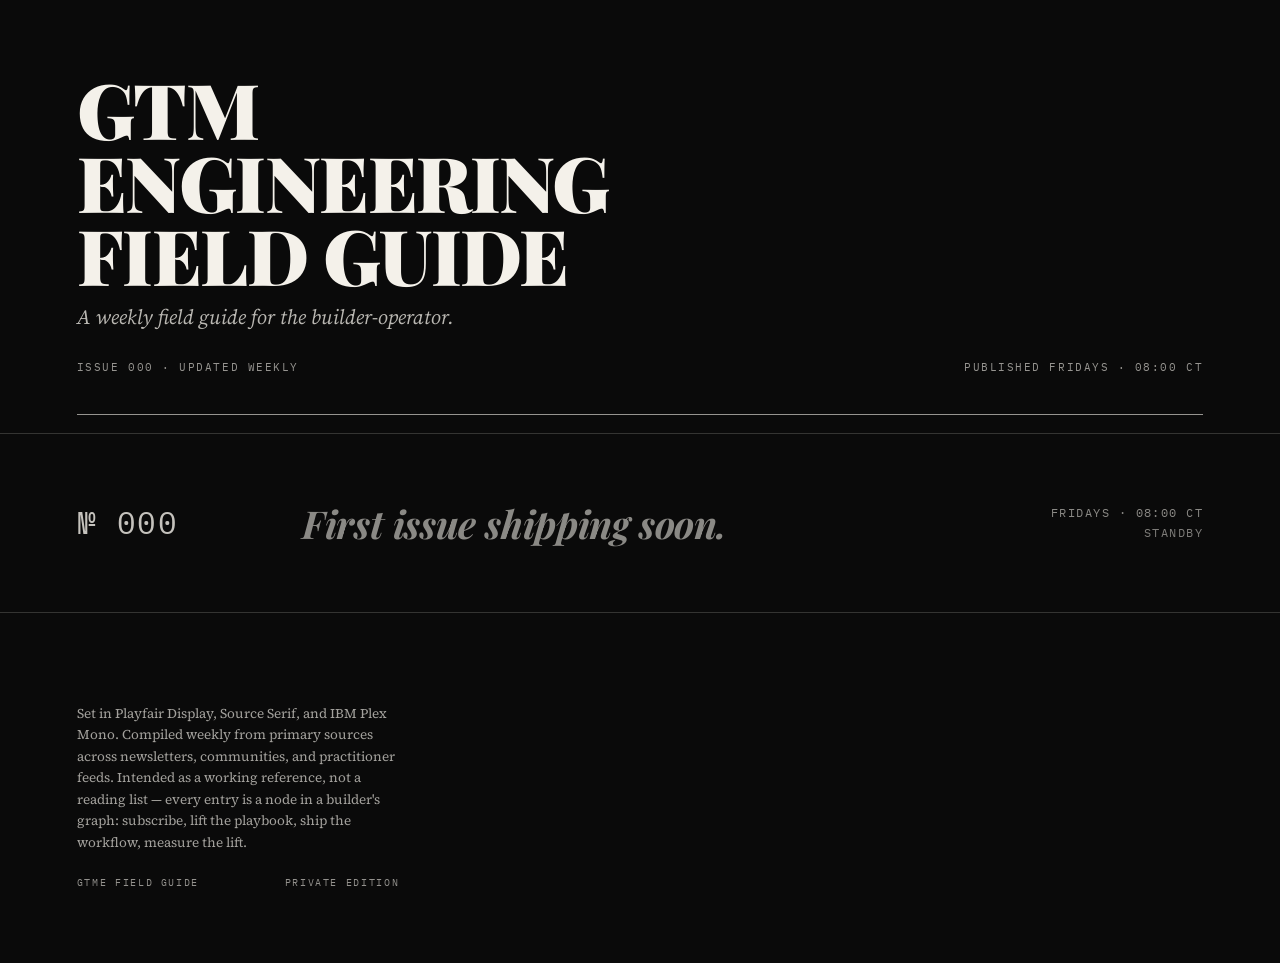
==== index.html @ b23df7d9 "Scaffold gtme-field-guide shell + manifest action + routine prompt - index.html magazine rack readin" ====
<!doctype html>
<html lang="en">
  <head>
    <meta charset="utf-8" />
    <meta name="viewport" content="width=device-width, initial-scale=1" />
    <title>GTM Engineering Field Guide</title>
    <meta
      name="description"
      content="A weekly field guide for the builder-operator. Published Fridays."
    />
    <link rel="stylesheet" href="/public/assets/fonts.css" />
    <link rel="stylesheet" href="/public/assets/shell.css" />
  </head>
  <body>
    <header class="masthead">
      <h1>
        GTM<br />
        ENGINEERING<br />
        FIELD GUIDE
      </h1>
      <p class="submasthead">
        A weekly field guide for the builder-operator.
      </p>
      <div class="meta-row">
        <span id="issue-range">ISSUE 001 · UPDATED WEEKLY</span>
        <span>PUBLISHED FRIDAYS · 08:00 CT</span>
      </div>
    </header>

    <div class="rule"></div>

    <main id="issues" aria-label="Published issues">
      <!-- rendered from /data/issues.json -->
    </main>

    <footer class="colophon">
      <p>
        Set in Playfair Display, Source Serif, and IBM Plex Mono. Compiled
        weekly from primary sources across newsletters, communities, and
        practitioner feeds. Intended as a working reference, not a reading
        list — every entry is a node in a builder's graph: subscribe, lift
        the playbook, ship the workflow, measure the lift.
      </p>
      <div class="footmark">
        <span>GTME FIELD GUIDE</span>
        <span>PRIVATE EDITION</span>
      </div>
    </footer>

    <script>
      (async () => {
        const main = document.getElementById('issues');
        const range = document.getElementById('issue-range');

        const pad = (n) => String(n).padStart(3, '0');

        const renderEmpty = () => {
          main.innerHTML = `
            <div class="issue-band empty">
              <div class="num">№ 000</div>
              <div class="title">First issue shipping soon.</div>
              <div class="meta">
                <span>FRIDAYS · 08:00 CT</span>
                <span class="cta">STANDBY</span>
              </div>
            </div>
          `;
          range.textContent = 'ISSUE 000 · UPDATED WEEKLY';
        };

        const renderIssue = (issue) => {
          const num = pad(issue.id);
          const date = (issue.date || '').toUpperCase();
          return `
            <a class="issue-band" href="${issue.path}">
              <div class="num">№ ${num}</div>
              <div class="title">${issue.title || 'Untitled'}</div>
              <div class="meta">
                <span>${date}</span>
                <span class="cta">READ →</span>
              </div>
            </a>
          `;
        };

        try {
          const res = await fetch('/data/issues.json', { cache: 'no-store' });
          if (!res.ok) throw new Error(`manifest ${res.status}`);
          const issues = await res.json();

          if (!Array.isArray(issues) || issues.length === 0) {
            renderEmpty();
            return;
          }

          const sorted = [...issues].sort((a, b) => {
            const da = Date.parse(a.date) || 0;
            const db = Date.parse(b.date) || 0;
            if (db !== da) return db - da;
            return (b.id || 0) - (a.id || 0);
          });

          main.innerHTML = sorted.map(renderIssue).join('');

          const latest = Math.max(...sorted.map((i) => i.id || 0));
          range.textContent = `ISSUE 001–${pad(latest)} · UPDATED WEEKLY`;
        } catch (err) {
          console.error('[gtme] manifest load failed:', err);
          renderEmpty();
        }
      })();
    </script>
  </body>
</html>
---- public/assets/fonts.css ----
@import url('https://fonts.googleapis.com/css2?family=Playfair+Display:ital,wght@0,400;0,700;0,900;1,400;1,700&family=Source+Serif+4:ital,wght@0,400;0,600;1,400&family=IBM+Plex+Mono:wght@400;500&display=swap');
---- public/assets/shell.css ----
/* gtme-field-guide — magazine rack shell */

*,
*::before,
*::after {
  box-sizing: border-box;
  margin: 0;
  padding: 0;
}

:root {
  --ink: #0a0a0a;
  --paper: #f4f1ea;
  --rule: rgba(244, 241, 234, 0.18);
  --rule-strong: rgba(244, 241, 234, 0.6);
}

html,
body {
  background: var(--ink);
  color: var(--paper);
  font-family: 'Source Serif 4', Georgia, serif;
  font-feature-settings: 'lnum', 'pnum';
  -webkit-font-smoothing: antialiased;
  text-rendering: optimizeLegibility;
  min-height: 100vh;
  overflow-x: hidden;
}

a {
  color: inherit;
  text-decoration: none;
}

/* ─── Masthead ───────────────────────────────────────────────────── */

.masthead {
  padding: 8vh 6vw 2vh;
}

.masthead h1 {
  font-family: 'Playfair Display', Georgia, serif;
  font-weight: 900;
  font-size: clamp(44px, 6vw, 120px);
  line-height: 0.95;
  letter-spacing: -0.02em;
}

.submasthead {
  font-family: 'Source Serif 4', Georgia, serif;
  font-style: italic;
  font-size: clamp(16px, 1.6vw, 26px);
  opacity: 0.75;
  margin-top: 1.4vh;
  max-width: 60ch;
}

.meta-row {
  font-family: 'IBM Plex Mono', ui-monospace, monospace;
  font-size: clamp(11px, 0.85vw, 14px);
  letter-spacing: 0.14em;
  text-transform: uppercase;
  opacity: 0.6;
  margin-top: 3.2vh;
  display: flex;
  justify-content: space-between;
  flex-wrap: wrap;
  gap: 1rem;
}

.rule {
  height: 1px;
  background: var(--rule-strong);
  margin: 2.4vh 6vw 0;
}

/* ─── Issue list ─────────────────────────────────────────────────── */

main {
  margin-top: 2vh;
}

.issue-band {
  display: grid;
  grid-template-columns: 1fr 3fr 1fr;
  align-items: center;
  min-height: 20vh;
  padding: 0 6vw;
  border-bottom: 1px solid var(--rule);
  transition: background-color 180ms ease, color 180ms ease;
}

.issue-band:first-child {
  border-top: 1px solid var(--rule);
}

.issue-band:hover {
  background: var(--paper);
  color: var(--ink);
}

.issue-band .num {
  font-family: 'IBM Plex Mono', ui-monospace, monospace;
  font-size: clamp(22px, 2.4vw, 42px);
  letter-spacing: 0.04em;
  opacity: 0.8;
}

.issue-band .title {
  font-family: 'Playfair Display', Georgia, serif;
  font-weight: 700;
  font-size: clamp(22px, 3vw, 52px);
  line-height: 1.05;
  letter-spacing: -0.01em;
}

.issue-band .meta {
  font-family: 'IBM Plex Mono', ui-monospace, monospace;
  font-size: clamp(11px, 0.95vw, 15px);
  letter-spacing: 0.12em;
  text-transform: uppercase;
  text-align: right;
  opacity: 0.85;
  display: flex;
  flex-direction: column;
  gap: 0.4em;
  align-items: flex-end;
}

.issue-band .meta .cta {
  opacity: 0.9;
}

/* Empty state — same band grammar, lower emphasis */
.issue-band.empty {
  pointer-events: none;
}

.issue-band.empty .title {
  font-style: italic;
  opacity: 0.55;
}

.issue-band.empty .meta {
  opacity: 0.55;
}

/* ─── Colophon ───────────────────────────────────────────────────── */

footer.colophon {
  padding: 10vh 6vw 8vh;
  max-width: 68ch;
  font-size: clamp(13px, 1.05vw, 17px);
  line-height: 1.6;
  opacity: 0.65;
}

footer.colophon .footmark {
  font-family: 'IBM Plex Mono', ui-monospace, monospace;
  font-size: clamp(10px, 0.8vw, 12px);
  letter-spacing: 0.16em;
  text-transform: uppercase;
  opacity: 0.9;
  margin-top: 2.4vh;
  display: flex;
  justify-content: space-between;
  gap: 1rem;
}

/* ─── Mobile ─────────────────────────────────────────────────────── */

@media (max-width: 700px) {
  .masthead {
    padding: 6vh 6vw 2vh;
  }

  .meta-row {
    flex-direction: column;
    gap: 0.4em;
  }

  .issue-band {
    grid-template-columns: 1fr;
    grid-template-rows: auto auto auto;
    gap: 0.8em;
    padding: 4vh 6vw;
    min-height: 0;
  }

  .issue-band .meta {
    text-align: left;
    align-items: flex-start;
  }
}
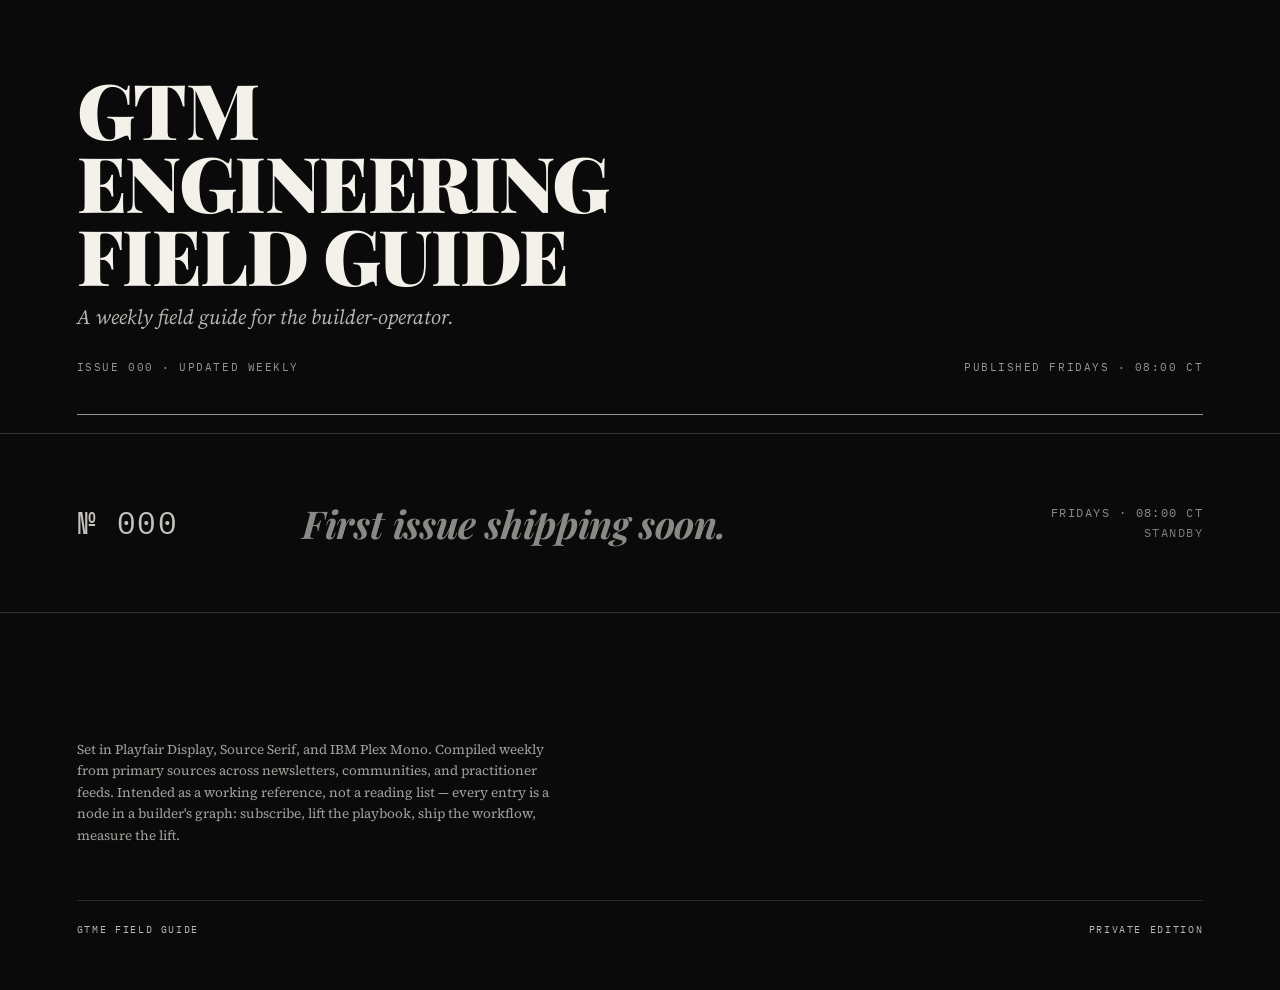
==== commit 914b3cae: "Add GTME/FG favicon Black tile, white Playfair Display Black glyphs. GTME on top, FG stacked below a" ====
--- a/index.html
+++ b/index.html
@@ -8,8 +8,9 @@
       name="description"
       content="A weekly field guide for the builder-operator. Published Fridays."
     />
-    <link rel="stylesheet" href="/public/assets/fonts.css" />
-    <link rel="stylesheet" href="/public/assets/shell.css" />
+    <link rel="icon" type="image/svg+xml" href="/assets/favicon.svg" />
+    <link rel="stylesheet" href="/assets/fonts.css" />
+    <link rel="stylesheet" href="/assets/shell.css" />
   </head>
   <body>
     <header class="masthead">
--- a/assets/fonts.css
+++ b/assets/fonts.css
@@ -0,0 +1 @@
+@import url('https://fonts.googleapis.com/css2?family=Playfair+Display:ital,wght@0,400;0,700;0,900;1,400;1,700&family=Source+Serif+4:ital,wght@0,400;0,600;1,400&family=IBM+Plex+Mono:wght@400;500&display=swap');
--- a/assets/shell.css
+++ b/assets/shell.css
@@ -0,0 +1,208 @@
+/* gtme-field-guide — magazine rack shell */
+
+*,
+*::before,
+*::after {
+  box-sizing: border-box;
+  margin: 0;
+  padding: 0;
+}
+
+:root {
+  --ink: #0a0a0a;
+  --paper: #f4f1ea;
+  --rule: rgba(244, 241, 234, 0.18);
+  --rule-strong: rgba(244, 241, 234, 0.6);
+}
+
+html,
+body {
+  background: var(--ink);
+  color: var(--paper);
+  font-family: 'Source Serif 4', Georgia, serif;
+  font-feature-settings: 'lnum', 'pnum';
+  -webkit-font-smoothing: antialiased;
+  text-rendering: optimizeLegibility;
+  min-height: 100vh;
+  overflow-x: hidden;
+}
+
+a {
+  color: inherit;
+  text-decoration: none;
+}
+
+/* ─── Masthead ───────────────────────────────────────────────────── */
+
+.masthead {
+  padding: 8vh 6vw 2vh;
+}
+
+.masthead h1 {
+  font-family: 'Playfair Display', Georgia, serif;
+  font-weight: 900;
+  font-size: clamp(44px, 6vw, 120px);
+  line-height: 0.95;
+  letter-spacing: -0.02em;
+}
+
+.submasthead {
+  font-family: 'Source Serif 4', Georgia, serif;
+  font-style: italic;
+  font-size: clamp(16px, 1.6vw, 26px);
+  opacity: 0.75;
+  margin-top: 1.4vh;
+  max-width: 60ch;
+}
+
+.meta-row {
+  font-family: 'IBM Plex Mono', ui-monospace, monospace;
+  font-size: clamp(11px, 0.85vw, 14px);
+  letter-spacing: 0.14em;
+  text-transform: uppercase;
+  opacity: 0.6;
+  margin-top: 3.2vh;
+  display: flex;
+  justify-content: space-between;
+  flex-wrap: wrap;
+  gap: 1rem;
+}
+
+.rule {
+  height: 1px;
+  background: var(--rule-strong);
+  margin: 2.4vh 6vw 0;
+}
+
+/* ─── Issue list ─────────────────────────────────────────────────── */
+
+main {
+  margin-top: 2vh;
+}
+
+.issue-band {
+  display: grid;
+  grid-template-columns: 1fr 3fr 1fr;
+  align-items: center;
+  min-height: 20vh;
+  padding: 0 6vw;
+  border-bottom: 1px solid var(--rule);
+  transition: background-color 180ms ease, color 180ms ease;
+}
+
+.issue-band:first-child {
+  border-top: 1px solid var(--rule);
+}
+
+.issue-band:hover {
+  background: var(--paper);
+  color: var(--ink);
+}
+
+.issue-band .num {
+  font-family: 'IBM Plex Mono', ui-monospace, monospace;
+  font-size: clamp(22px, 2.4vw, 42px);
+  letter-spacing: 0.04em;
+  opacity: 0.8;
+}
+
+.issue-band .title {
+  font-family: 'Playfair Display', Georgia, serif;
+  font-weight: 700;
+  font-size: clamp(22px, 3vw, 52px);
+  line-height: 1.05;
+  letter-spacing: -0.01em;
+}
+
+.issue-band .meta {
+  font-family: 'IBM Plex Mono', ui-monospace, monospace;
+  font-size: clamp(11px, 0.95vw, 15px);
+  letter-spacing: 0.12em;
+  text-transform: uppercase;
+  text-align: right;
+  opacity: 0.85;
+  display: flex;
+  flex-direction: column;
+  gap: 0.4em;
+  align-items: flex-end;
+}
+
+.issue-band .meta .cta {
+  opacity: 0.9;
+}
+
+/* Empty state — same band grammar, lower emphasis */
+.issue-band.empty {
+  pointer-events: none;
+}
+
+.issue-band.empty .title {
+  font-style: italic;
+  opacity: 0.55;
+}
+
+.issue-band.empty .meta {
+  opacity: 0.55;
+}
+
+/* ─── Colophon ───────────────────────────────────────────────────── */
+
+footer.colophon {
+  padding: 10vh 6vw 6vh;
+  margin-top: 4vh;
+}
+
+footer.colophon > p {
+  max-width: 68ch;
+  font-size: clamp(13px, 1.05vw, 17px);
+  line-height: 1.6;
+  opacity: 0.65;
+}
+
+footer.colophon .footmark {
+  font-family: 'IBM Plex Mono', ui-monospace, monospace;
+  font-size: clamp(10px, 0.8vw, 12px);
+  letter-spacing: 0.16em;
+  text-transform: uppercase;
+  opacity: 0.75;
+  margin-top: 6vh;
+  padding-top: 2.4vh;
+  border-top: 1px solid var(--rule);
+  display: flex;
+  justify-content: space-between;
+  gap: 1rem;
+}
+
+/* ─── Mobile ─────────────────────────────────────────────────────── */
+
+@media (max-width: 700px) {
+  .masthead {
+    padding: 6vh 6vw 2vh;
+  }
+
+  .meta-row {
+    flex-direction: column;
+    gap: 0.4em;
+  }
+
+  .issue-band {
+    grid-template-columns: 1fr;
+    grid-template-rows: auto auto auto;
+    gap: 0.8em;
+    padding: 4vh 6vw;
+    min-height: 0;
+  }
+
+  .issue-band .meta {
+    text-align: left;
+    align-items: flex-start;
+  }
+
+  footer.colophon {
+    padding: 6vh 6vw 6vh;
+  }
+
+  footer.colophon .footmark {
+    margin-top: 4vh;
+  }
+}
